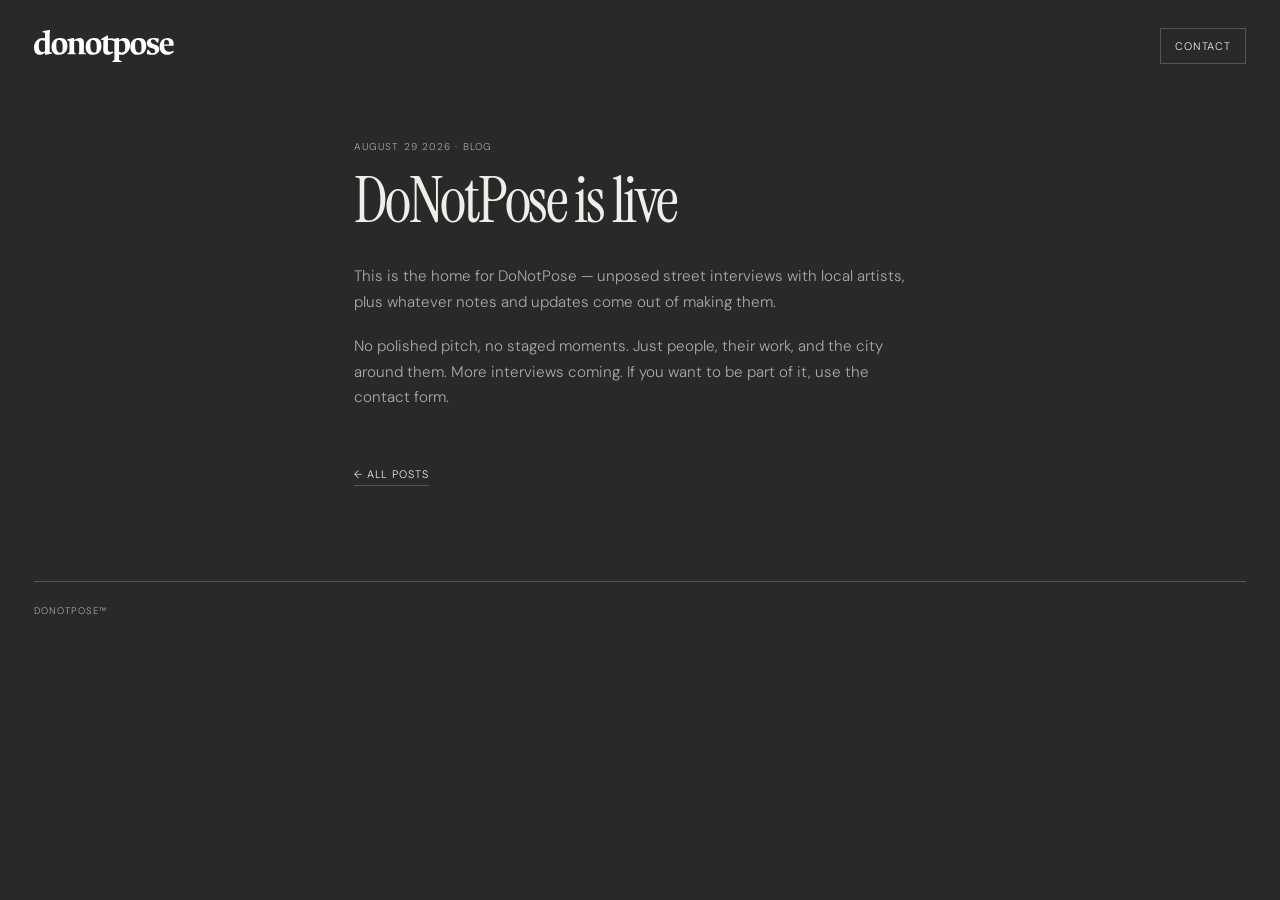
==== blog/do-not-pose-is-live/index.html @ fceec4c1 "Added tracking" ====
<!doctype html>
<html lang="en">
  <head>
    <meta charset="UTF-8" />
    <meta name="viewport" content="width=device-width, initial-scale=1.0" />
    <meta name="referrer" content="strict-origin-when-cross-origin" />
    <title>DoNotPose is live — DoNotPose™ Blog</title>
    <link rel="preconnect" href="https://fonts.googleapis.com" />
    <link rel="preconnect" href="https://fonts.gstatic.com" crossorigin />
    <link
      href="https://fonts.googleapis.com/css2?family=DM+Sans:wght@300;400;500&family=Instrument+Serif:ital@0;1&display=swap"
      rel="stylesheet"
    />
    <link rel="stylesheet" href="../../styles.css" />
  </head>
  <body>
    <header class="site-header">
      <a class="logo" href="../../index.html" aria-label="DoNotPose home">
        <img
          src="../../assets/donotpose-logo-white.svg"
          alt="DoNotPose"
          width="801"
          height="183"
        />
      </a>
      <a
        class="contact-btn"
        href="https://form.typeform.com/to/Ouv8cyXo"
        target="_blank"
        rel="noreferrer"
      >
        Contact
      </a>
    </header>

    <main class="post">
      <p class="post__eyebrow">August 29 2026 · Blog</p>
      <h1 class="post__title">DoNotPose is live</h1>

      <div class="post__body">
        <p>
          This is the home for DoNotPose — unposed street interviews with local
          artists, plus whatever notes and updates come out of making them.
        </p>
        <p>
          No polished pitch, no staged moments. Just people, their work, and the
          city around them. More interviews coming. If you want to be part of it,
          use the contact form.
        </p>
      </div>

      <p class="post__back">
        <a href="../../index.html#blog">← All posts</a>
      </p>
    </main>

    <footer>
      <span>DoNotPose™</span>
    </footer>
    <script src="../../analytics/config.js"></script>
    <script src="../../analytics/track.js"></script>
  </body>
</html>
---- styles.css ----
:root {
  --ink: #f0eee9;
  --muted: #aaa8a2;
  --ground: #292929;
  --line: rgba(240, 238, 233, 0.22);
  --serif: "Instrument Serif", Georgia, serif;
  --sans: "DM Sans", Arial, sans-serif;
}

* {
  box-sizing: border-box;
}

html {
  scroll-behavior: smooth;
}

body {
  margin: 0;
  color: var(--ink);
  background: var(--ground);
  font-family: var(--sans);
  font-weight: 300;
  -webkit-font-smoothing: antialiased;
}

a {
  color: inherit;
  text-decoration: none;
}

.site-header {
  position: absolute;
  z-index: 2;
  top: 0;
  left: 0;
  display: flex;
  width: 100%;
  align-items: center;
  justify-content: space-between;
  padding: 28px 34px;
}

.site-header--home {
  justify-content: flex-end;
}

.contact-btn {
  padding: 10px 14px;
  border: 1px solid var(--line);
  color: var(--ink);
  font-size: 0.68rem;
  letter-spacing: 0.08em;
  text-transform: uppercase;
  transition: border-color 180ms ease, background-color 180ms ease, color 180ms ease;
}

.contact-btn:hover {
  color: #1d1d1d;
  background: var(--ink);
  border-color: var(--ink);
}

.hero .contact-btn {
  background: rgba(41, 41, 41, 0.42);
  backdrop-filter: blur(8px);
}

.site-header .logo {
  display: block;
  width: 140px;
}

.site-header .logo img {
  display: block;
  width: 100%;
  height: auto;
}

.logo {
  margin: 0;
  width: min(72vw, 520px);
}

.logo img {
  display: block;
  width: 100%;
  height: auto;
}

.hero {
  position: relative;
  display: grid;
  min-height: 100svh;
  place-items: center;
  overflow: hidden;
  padding: 80px 24px 80px;
  background: #1a1a1a;
}

.hero__bg {
  position: absolute;
  inset: 0;
  width: 100%;
  height: 100%;
  object-fit: cover;
  object-position: center;
  filter: grayscale(55%);
}

.hero__gradient {
  position: absolute;
  inset: 0;
  background:
    radial-gradient(
      ellipse at center,
      rgba(41, 41, 41, 0.42) 0%,
      rgba(41, 41, 41, 0.72) 62%,
      rgba(41, 41, 41, 0.92) 100%
    ),
    linear-gradient(
      to top,
      var(--ground) 0%,
      rgba(41, 41, 41, 0.55) 22%,
      transparent 48%
    );
}

.hero__content {
  position: relative;
  z-index: 1;
  display: flex;
  align-items: center;
  flex-direction: column;
  text-align: center;
}

.manifesto {
  max-width: 420px;
  margin: 36px auto 24px;
  color: var(--muted);
  font-size: clamp(0.82rem, 1.2vw, 0.95rem);
  line-height: 1.65;
}

.hero .manifesto {
  color: rgba(240, 238, 233, 0.86);
}

.hero__note {
  margin: -8px 0 28px;
  color: rgba(240, 238, 233, 0.62);
  font-size: 0.62rem;
  letter-spacing: 0.12em;
  text-transform: uppercase;
}

.manifesto a {
  color: var(--ink);
  border-bottom: 1px solid var(--line);
  transition: border-color 180ms ease;
}

.manifesto a:hover {
  border-color: var(--ink);
}

.instagram {
  display: inline-flex;
  align-items: center;
  gap: 9px;
  padding: 8px 0;
  border-bottom: 1px solid var(--line);
  font-size: 0.68rem;
  letter-spacing: 0.08em;
  text-transform: uppercase;
  transition: border-color 180ms ease, color 180ms ease;
}

.instagram:hover {
  color: #fff;
  border-color: var(--ink);
}

.instagram svg {
  width: 16px;
  height: 16px;
  fill: none;
  stroke: currentColor;
  stroke-width: 1.4;
}

.instagram__dot {
  fill: currentColor;
  stroke: none;
}

.scroll-cue {
  position: absolute;
  z-index: 1;
  right: 34px;
  bottom: 30px;
  left: 34px;
  display: flex;
  justify-content: space-between;
  padding-top: 12px;
  border-top: 1px solid var(--line);
  color: var(--muted);
  font-size: 0.62rem;
  letter-spacing: 0.1em;
  text-transform: uppercase;
}

.stories {
  padding: 80px 34px 100px;
  border-top: 1px solid var(--line);
}

.section-label {
  max-width: 1100px;
  margin: 0 auto 40px;
  color: var(--muted);
  font-size: 0.62rem;
  letter-spacing: 0.12em;
  text-transform: uppercase;
}

.story-grid {
  display: grid;
  grid-template-columns: repeat(3, 1fr);
  gap: 48px 28px;
  max-width: 1100px;
  margin: 0 auto;
}

.story__link {
  display: block;
}

.story__image {
  display: block;
  overflow: hidden;
  background: #1f1f1f;
  aspect-ratio: 4 / 5;
}

.story__image img {
  width: 100%;
  height: 100%;
  filter: grayscale(100%);
  object-fit: cover;
  opacity: 0.85;
  transition: filter 500ms ease, opacity 500ms ease, transform 700ms ease;
}

.story__link:hover .story__image img {
  filter: grayscale(20%);
  opacity: 1;
  transform: scale(1.015);
}

.story__meta {
  display: flex;
  flex-direction: column;
  gap: 6px;
  padding-top: 14px;
}

.story__title {
  font-family: var(--serif);
  font-size: 1.45rem;
  letter-spacing: -0.03em;
  line-height: 1.1;
}

.story__date,
.story__profession {
  color: var(--muted);
  font-size: 0.68rem;
  letter-spacing: 0.06em;
  text-transform: uppercase;
}

.blog {
  padding: 0 34px 120px;
  border-top: 1px solid var(--line);
}

.blog-list {
  display: flex;
  flex-direction: column;
  gap: 0;
  max-width: 640px;
  margin: 0 auto;
}

.blog-entry {
  border-top: 1px solid var(--line);
}

.blog-entry:last-child {
  border-bottom: 1px solid var(--line);
}

.blog-entry__link {
  display: block;
  padding: 28px 0;
  transition: color 180ms ease;
}

.blog-entry__link:hover .blog-entry__title {
  color: #fff;
}

.blog-entry__date {
  display: block;
  margin-bottom: 10px;
  color: var(--muted);
  font-size: 0.62rem;
  letter-spacing: 0.1em;
  text-transform: uppercase;
}

.blog-entry__title {
  display: block;
  margin-bottom: 10px;
  font-family: var(--serif);
  font-size: clamp(1.6rem, 3vw, 2.2rem);
  letter-spacing: -0.03em;
  line-height: 1.05;
  transition: color 180ms ease;
}

.blog-entry__excerpt {
  display: block;
  color: var(--muted);
  font-size: 0.88rem;
  line-height: 1.55;
}

.post {
  max-width: 640px;
  margin: 0 auto;
  padding: 140px 34px 100px;
}

.post__eyebrow {
  margin: 0 0 18px;
  color: var(--muted);
  font-size: 0.62rem;
  letter-spacing: 0.11em;
  text-transform: uppercase;
}

.post__title {
  margin: 0;
  font-family: var(--serif);
  font-size: clamp(2.4rem, 7vw, 4rem);
  font-weight: 400;
  letter-spacing: -0.04em;
  line-height: 0.95;
}

.post__body {
  margin-top: 32px;
  color: var(--muted);
  font-size: 0.95rem;
  line-height: 1.7;
}

.post__body p {
  margin: 0 0 1.2em;
}

.post__body a {
  color: var(--ink);
  border-bottom: 1px solid var(--line);
  transition: border-color 180ms ease;
}

.post__body a:hover {
  border-color: var(--ink);
}

.post__back {
  margin: 56px 0 0;
  font-size: 0.68rem;
  letter-spacing: 0.08em;
  text-transform: uppercase;
}

.post__back a {
  border-bottom: 1px solid var(--line);
  padding-bottom: 4px;
  transition: border-color 180ms ease, color 180ms ease;
}

.post__back a:hover {
  color: #fff;
  border-color: var(--ink);
}

footer {
  display: flex;
  justify-content: space-between;
  margin: 0 34px;
  padding: 22px 0 30px;
  border-top: 1px solid var(--line);
  color: var(--muted);
  font-size: 0.6rem;
  letter-spacing: 0.1em;
  text-transform: uppercase;
}

.piece-banner {
  position: relative;
  display: flex;
  align-items: flex-end;
  min-height: 88svh;
  overflow: hidden;
  background: #1a1a1a;
}

.piece-banner__image {
  position: absolute;
  inset: 0;
  width: 100%;
  height: 100%;
  object-fit: cover;
  object-position: center 30%;
  filter: grayscale(100%);
}

.piece-banner__gradient {
  position: absolute;
  inset: 0;
  background:
    linear-gradient(
      to top,
      var(--ground) 0%,
      rgba(41, 41, 41, 0.88) 28%,
      rgba(41, 41, 41, 0.35) 58%,
      rgba(41, 41, 41, 0.18) 100%
    );
}

.piece-banner__content {
  position: relative;
  z-index: 1;
  width: 100%;
  max-width: 920px;
  margin: 0 auto;
  padding: 140px 34px 48px;
}

.piece {
  max-width: 920px;
  margin: 0 auto;
  padding: 28px 34px 100px;
}

.piece__intro {
  max-width: 640px;
}

.piece-banner .piece__eyebrow,
.piece-banner .piece__role {
  color: rgba(240, 238, 233, 0.78);
}

.piece-banner .piece__action {
  background: rgba(41, 41, 41, 0.42);
  backdrop-filter: blur(8px);
}

.piece__eyebrow {
  margin: 0 0 18px;
  color: var(--muted);
  font-size: 0.62rem;
  letter-spacing: 0.11em;
  text-transform: uppercase;
}

.piece__title {
  margin: 0;
  font-family: var(--serif);
  font-size: clamp(3.2rem, 9vw, 6rem);
  font-weight: 400;
  letter-spacing: -0.05em;
  line-height: 0.9;
}

.piece__role {
  margin: 16px 0 0;
  color: var(--muted);
  font-size: 0.78rem;
  letter-spacing: 0.08em;
  text-transform: uppercase;
}

.piece__actions {
  display: flex;
  flex-wrap: wrap;
  gap: 10px;
  margin-top: 28px;
}

.piece__action {
  display: inline-flex;
  align-items: center;
  gap: 8px;
  padding: 10px 14px;
  border: 1px solid var(--line);
  color: var(--ink);
  font-size: 0.68rem;
  letter-spacing: 0.06em;
  text-transform: uppercase;
  transition: border-color 180ms ease, background-color 180ms ease, color 180ms ease;
}

.piece__action:hover {
  color: #1d1d1d;
  background: var(--ink);
  border-color: var(--ink);
}

.piece__action svg {
  width: 14px;
  height: 14px;
  fill: none;
  stroke: currentColor;
  stroke-width: 1.5;
  flex-shrink: 0;
}

.piece__lede {
  max-width: 460px;
  margin: 28px 0 0;
  color: var(--muted);
  font-size: 0.95rem;
  line-height: 1.6;
}

.piece__hero {
  margin: 48px 0 36px;
  overflow: hidden;
  background: #1f1f1f;
}

.piece__hero img {
  display: block;
  width: 100%;
  height: auto;
  filter: grayscale(100%);
  opacity: 0.88;
}

.piece__video {
  position: relative;
  overflow: hidden;
  margin: 0 0 36px;
  background: #1f1f1f;
  aspect-ratio: 16 / 9;
}

.piece__video iframe {
  position: absolute;
  inset: 0;
  width: 100%;
  height: 100%;
  border: 0;
}

.piece__video-open {
  position: absolute;
  inset: 0;
  display: grid;
  place-items: center;
}

.piece__video-open img {
  width: 100%;
  height: 100%;
  object-fit: cover;
  filter: grayscale(100%);
  opacity: 0.7;
}

.piece__video-open span {
  position: absolute;
  padding: 10px 16px;
  border: 1px solid var(--line);
  background: rgba(41, 41, 41, 0.72);
  font-size: 0.68rem;
  letter-spacing: 0.08em;
  text-transform: uppercase;
}

.piece__body {
  max-width: 560px;
  color: var(--muted);
  font-size: 0.95rem;
  line-height: 1.7;
}

.piece__body p {
  margin: 0 0 1.2em;
}

.piece__back {
  margin: 56px 0 0;
  font-size: 0.68rem;
  letter-spacing: 0.08em;
  text-transform: uppercase;
}

.piece__back a {
  border-bottom: 1px solid var(--line);
  padding-bottom: 4px;
  transition: border-color 180ms ease, color 180ms ease;
}

.piece__back a:hover {
  color: #fff;
  border-color: var(--ink);
}

@media (max-width: 900px) {
  .story-grid {
    grid-template-columns: repeat(2, 1fr);
  }
}

@media (max-width: 700px) {
  .site-header,
  .scroll-cue {
    right: 20px;
    left: 20px;
  }

  .site-header {
    padding: 22px 20px;
  }

  .site-header .logo {
    width: 110px;
  }

  .logo {
    width: min(82vw, 360px);
  }

  .manifesto {
    max-width: 320px;
    margin-top: 28px;
  }

  .stories {
    padding: 64px 20px 80px;
  }

  .blog {
    padding: 0 20px 90px;
  }

  .section-label {
    margin-bottom: 28px;
  }

  .post {
    padding: 110px 20px 80px;
  }

  .story-grid {
    grid-template-columns: 1fr;
    gap: 40px;
  }

  .piece {
    padding: 24px 20px 80px;
  }

  .piece-banner__content {
    padding: 120px 20px 36px;
  }

  .piece-banner {
    min-height: 78svh;
  }

  footer {
    margin: 0 20px;
  }
}

@media (prefers-reduced-motion: reduce) {
  html {
    scroll-behavior: auto;
  }

  *,
  *::before,
  *::after {
    transition-duration: 0.01ms !important;
  }
}
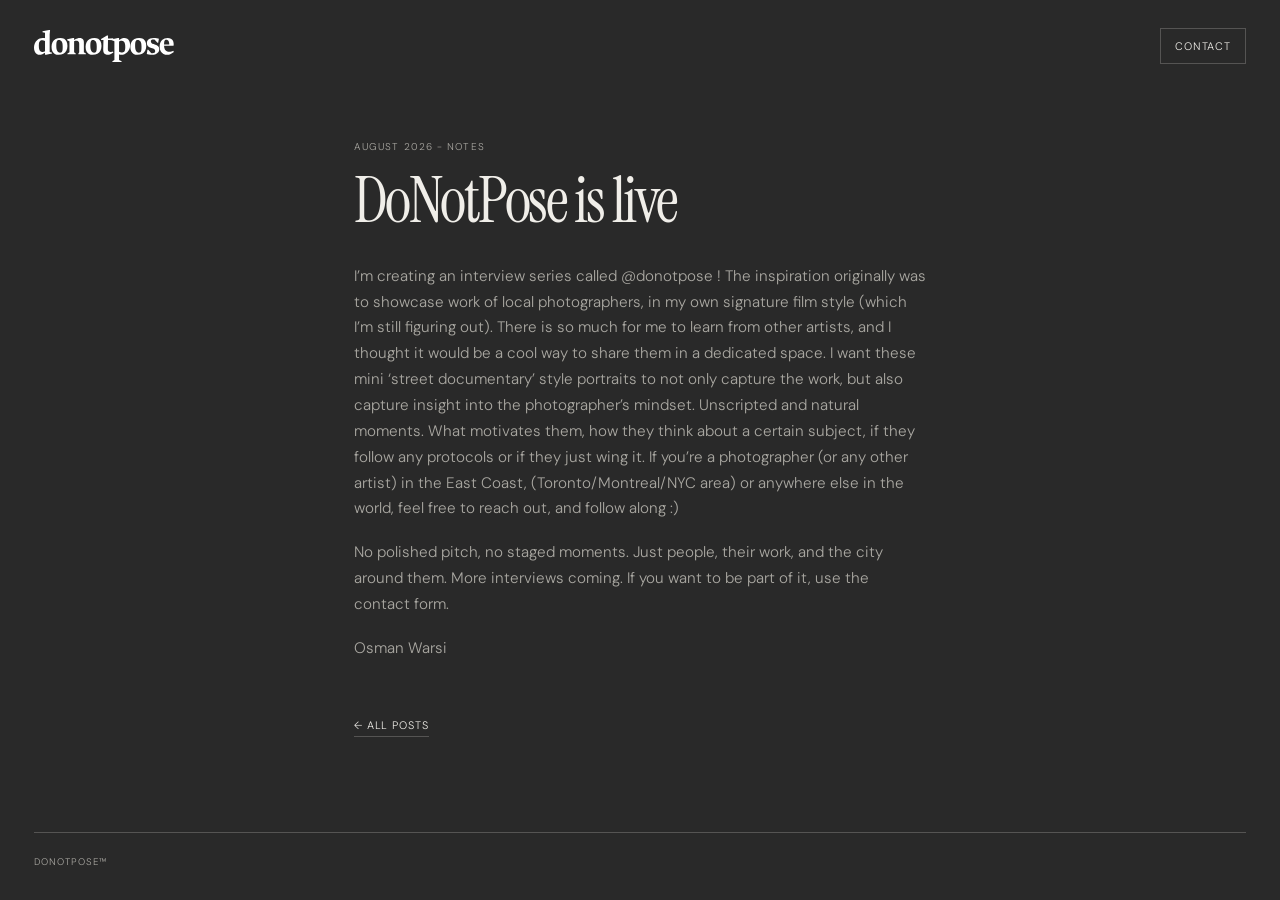
==== commit 8fd5061b: "Updating notes" ====
--- a/blog/do-not-pose-is-live/index.html
+++ b/blog/do-not-pose-is-live/index.html
@@ -34,18 +34,28 @@
     </header>
 
     <main class="post">
-      <p class="post__eyebrow">August 29 2026 · Blog</p>
+      <p class="post__eyebrow">August 2026 - Notes</p>
       <h1 class="post__title">DoNotPose is live</h1>
 
       <div class="post__body">
         <p>
-          This is the home for DoNotPose — unposed street interviews with local
-          artists, plus whatever notes and updates come out of making them.
+          I’m creating an interview series called @donotpose ! The inspiration originally was to showcase work of local photographers, in my own signature film style (which I’m still figuring out). There is so much for me to learn from other artists, and I thought it would be a cool way to share them in a dedicated space.
+
+      I want these mini ‘street documentary’ style portraits to not only capture the work, but also capture insight into the photographer’s mindset. Unscripted and natural moments. What motivates them, how they think about a certain subject, if they follow any protocols or if they just wing it.
+
+        If you’re a photographer (or any other artist) in the East Coast, (Toronto/Montreal/NYC area) or anywhere else in the world, feel free to reach out, and follow along :)</p>
+
         </p>
         <p>
           No polished pitch, no staged moments. Just people, their work, and the
-          city around them. More interviews coming. If you want to be part of it,
+          city around them.
+          
+          More interviews coming. If you want to be part of it,
           use the contact form.
+        </p>
+
+        <p>
+          Osman Warsi
         </p>
       </div>
 
